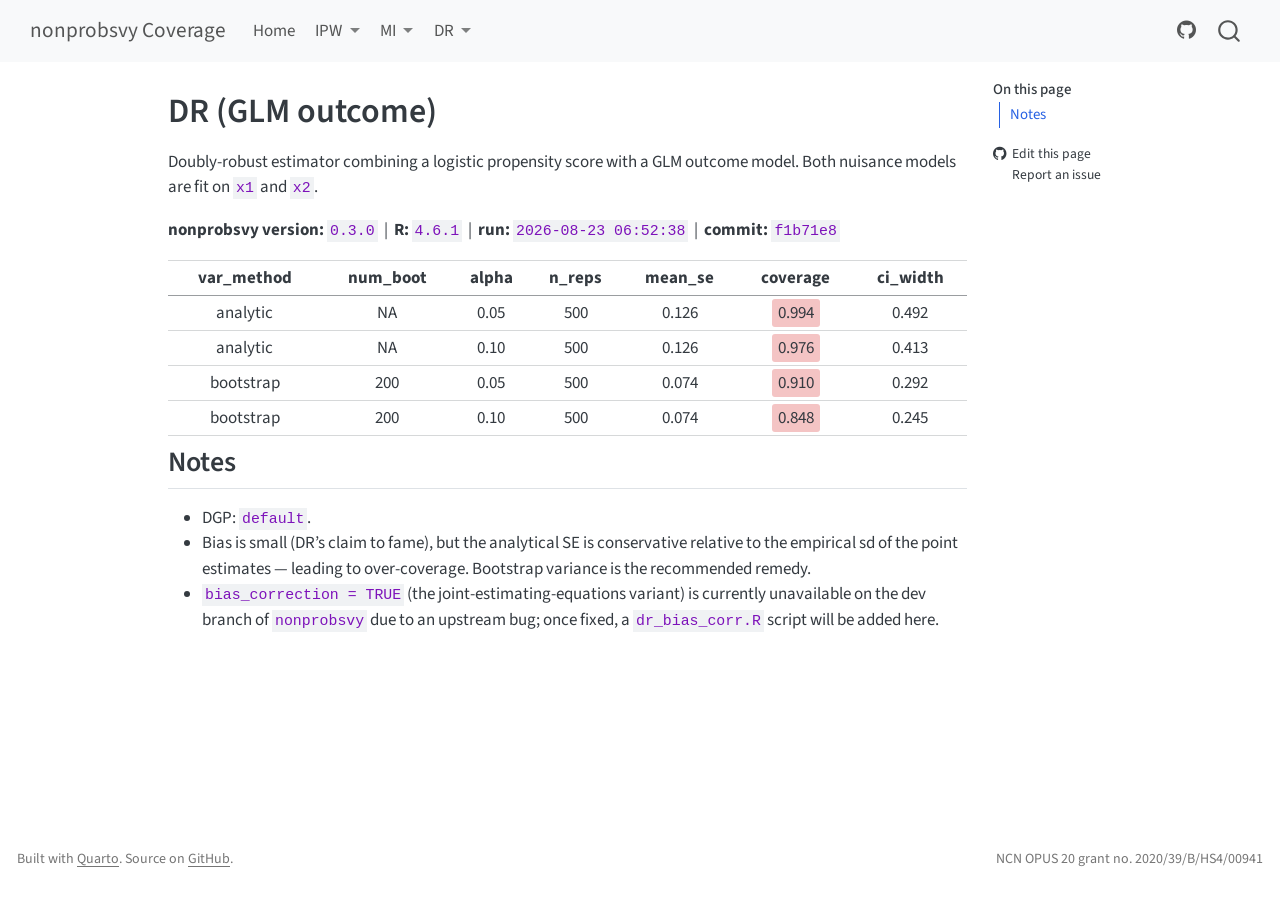
==== doc/dr/dr_glm.html @ f87e1d80 "Deploying to gh-pages from @ ncn-foreigners/nonprobsvy-coverage@f1b71e88013d75f2deb516b3757ebdaace0a" ====
<!DOCTYPE html>
<html xmlns="http://www.w3.org/1999/xhtml" lang="en" xml:lang="en"><head>

<meta charset="utf-8">
<meta name="generator" content="quarto-1.10.18">

<meta name="viewport" content="width=device-width, initial-scale=1.0, user-scalable=yes">


<title>DR (GLM outcome) – nonprobsvy Coverage</title>
<style>
/* Default styles provided by pandoc.
** See https://pandoc.org/MANUAL.html#variables-for-html for config info.
*/
span.smallcaps{font-variant: small-caps;}
div.columns{display: flex; gap: 1.5em;}
div.column{flex: auto;}
@media screen {
div.columns{gap: min(4vw, 1.5em);}
div.column{overflow-x: auto;}
}
div.hanging-indent{margin-left: 1.5em; text-indent: -1.5em;}
ul.task-list{list-style: none;}
ul.task-list li input[type="checkbox"] {
  width: 0.8em;
  margin: 0 0.8em 0.2em -1em; /* quarto-specific, see https://github.com/quarto-dev/quarto-cli/issues/4556 */ 
  vertical-align: middle;
}
</style>


<script src="../../site_libs/quarto-nav/quarto-nav.js"></script>
<script src="../../site_libs/quarto-nav/headroom.min.js"></script>
<script src="../../site_libs/clipboard/clipboard.min.js"></script>
<script src="../../site_libs/quarto-search/autocomplete.umd.js"></script>
<script src="../../site_libs/quarto-search/fuse.min.js"></script>
<script src="../../site_libs/quarto-search/quarto-search.js"></script>
<meta name="quarto:offset" content="../../">
<script src="../../site_libs/quarto-html/quarto.js" type="module"></script>
<script src="../../site_libs/quarto-html/tabsets/tabsets.js" type="module"></script>
<script src="../../site_libs/quarto-html/popper.min.js"></script>
<script src="../../site_libs/quarto-html/tippy.umd.min.js"></script>
<script src="../../site_libs/quarto-html/anchor.min.js"></script>
<link href="../../site_libs/quarto-html/tippy.css" rel="stylesheet">
<link href="../../site_libs/quarto-html/quarto-syntax-highlighting-64a204ab8560d761af7679ceaba22944.css" rel="stylesheet" id="quarto-text-highlighting-styles">
<script src="../../site_libs/bootstrap/bootstrap.min.js"></script>
<link href="../../site_libs/bootstrap/bootstrap-icons.css" rel="stylesheet">
<link href="../../site_libs/bootstrap/bootstrap-611f9a4f5276f3aa6c7bc3c7843ec587.min.css" rel="stylesheet" append-hash="true" id="quarto-bootstrap" data-mode="light">
<script id="quarto-search-options" type="application/json">{
  "location": "navbar",
  "copy-button": false,
  "collapse-after": 3,
  "panel-placement": "end",
  "type": "overlay",
  "limit": 50,
  "keyboard-shortcut": [
    "f",
    "/",
    "s"
  ],
  "show-item-context": false,
  "language": {
    "search-no-results-text": "No results",
    "search-matching-documents-text": "matching documents",
    "search-copy-link-title": "Copy link to search",
    "search-hide-matches-text": "Hide additional matches",
    "search-more-match-text": "more match in this document",
    "search-more-matches-text": "more matches in this document",
    "search-clear-button-title": "Clear",
    "search-text-placeholder": "",
    "search-detached-cancel-button-title": "Cancel",
    "search-submit-button-title": "Submit",
    "search-label": "Search"
  }
}</script>


</head>

<body class="nav-fixed quarto-light">

<div id="quarto-search-results"></div>
  <header id="quarto-header" class="headroom fixed-top">
    <nav class="navbar navbar-expand-lg " data-bs-theme="dark">
      <div class="navbar-container container-fluid">
      <div class="navbar-brand-container mx-auto">
    <a class="navbar-brand" href="../../index.html">
    <span class="navbar-title">nonprobsvy Coverage</span>
    </a>
  </div>
            <div id="quarto-search" class="" title="Search"></div>
          <button class="navbar-toggler" type="button" data-bs-toggle="collapse" data-bs-target="#navbarCollapse" aria-controls="navbarCollapse" role="menu" aria-expanded="false" aria-label="Toggle navigation" onclick="if (window.quartoToggleHeadroom) { window.quartoToggleHeadroom(); }">
  <span class="navbar-toggler-icon"></span>
</button>
          <div class="collapse navbar-collapse" id="navbarCollapse">
            <ul class="navbar-nav navbar-nav-scroll me-auto">
  <li class="nav-item">
    <a class="nav-link" href="../../index.html"> 
<span class="menu-text">Home</span></a>
  </li>  
  <li class="nav-item dropdown ">
    <a class="nav-link dropdown-toggle" href="#" id="nav-menu-ipw" role="link" data-bs-toggle="dropdown" aria-expanded="false">
 <span class="menu-text">IPW</span>
    </a>
    <ul class="dropdown-menu" aria-labelledby="nav-menu-ipw">    
        <li>
    <a class="dropdown-item" href="../../doc/ipw/ipw_mle.html">
 <span class="dropdown-text">IPW (MLE)</span></a>
  </li>  
        <li>
    <a class="dropdown-item" href="../../doc/ipw/ipw_gee.html">
 <span class="dropdown-text">IPW (GEE)</span></a>
  </li>  
        <li>
    <a class="dropdown-item" href="../../doc/ipw/ipw_scad.html">
 <span class="dropdown-text">IPW (variable selection)</span></a>
  </li>  
        <li><hr class="dropdown-divider"></li>
        <li>
    <a class="dropdown-item" href="../../doc/ipw/ipw_kim2021.html">
 <span class="dropdown-text">Kim et al.&nbsp;(2021) DGP</span></a>
  </li>  
    </ul>
  </li>
  <li class="nav-item dropdown ">
    <a class="nav-link dropdown-toggle" href="#" id="nav-menu-mi" role="link" data-bs-toggle="dropdown" aria-expanded="false">
 <span class="menu-text">MI</span>
    </a>
    <ul class="dropdown-menu" aria-labelledby="nav-menu-mi">    
        <li>
    <a class="dropdown-item" href="../../doc/mi/mi_glm.html">
 <span class="dropdown-text">MI (GLM)</span></a>
  </li>  
        <li>
    <a class="dropdown-item" href="../../doc/mi/mi_nn.html">
 <span class="dropdown-text">MI (nearest neighbour)</span></a>
  </li>  
        <li>
    <a class="dropdown-item" href="../../doc/mi/mi_pmm.html">
 <span class="dropdown-text">MI (predictive mean matching)</span></a>
  </li>  
        <li>
    <a class="dropdown-item" href="../../doc/mi/mi_npar.html">
 <span class="dropdown-text">MI (nonparametric / loess)</span></a>
  </li>  
    </ul>
  </li>
  <li class="nav-item dropdown ">
    <a class="nav-link dropdown-toggle" href="#" id="nav-menu-dr" role="link" data-bs-toggle="dropdown" aria-expanded="false">
 <span class="menu-text">DR</span>
    </a>
    <ul class="dropdown-menu" aria-labelledby="nav-menu-dr">    
        <li>
    <a class="dropdown-item" href="../../doc/dr/dr_glm.html">
 <span class="dropdown-text">DR (GLM outcome)</span></a>
  </li>  
        <li>
    <a class="dropdown-item" href="../../doc/dr/dr_scad.html">
 <span class="dropdown-text">DR (variable selection)</span></a>
  </li>  
    </ul>
  </li>
</ul>
            <ul class="navbar-nav navbar-nav-scroll ms-auto">
  <li class="nav-item compact">
    <a class="nav-link" href="https://github.com/ncn-foreigners/nonprobsvy-coverage"> <i class="bi bi-github" role="img">
</i> 
<span class="menu-text"></span></a>
  </li>  
</ul>
          </div> <!-- /navcollapse -->
            <div class="quarto-navbar-tools">
</div>
      </div> <!-- /container-fluid -->
    </nav>
</header>
<!-- content -->
<div id="quarto-content" class="quarto-container page-columns page-rows-contents page-layout-article page-navbar">
<!-- sidebar -->
<!-- margin-sidebar -->
    <div id="quarto-margin-sidebar" class="sidebar margin-sidebar">
        <nav id="TOC" role="doc-toc" class="toc-active">
    <h2 id="toc-title">On this page</h2>
   
  <ul>
  <li><a href="#notes" id="toc-notes" class="nav-link active" data-scroll-target="#notes">Notes</a></li>
  </ul>
<div class="toc-actions"><ul><li><a href="https://github.com/ncn-foreigners/nonprobsvy-coverage/edit/main/doc/dr/dr_glm.qmd" class="toc-action"><i class="bi bi-github"></i>Edit this page</a></li><li><a href="https://github.com/ncn-foreigners/nonprobsvy-coverage/issues/new" class="toc-action"><i class="bi empty"></i>Report an issue</a></li></ul></div></nav>
    </div>
<!-- main -->
<main class="content" id="quarto-document-content">

<header id="title-block-header" class="quarto-title-block default">
<div class="quarto-title">
<h1 class="title">DR (GLM outcome)</h1>
</div>



<div class="quarto-title-meta">

    
  
    
  </div>
  


</header>


<p>Doubly-robust estimator combining a logistic propensity score with a GLM outcome model. Both nuisance models are fit on <code>x1</code> and <code>x2</code>.</p>
<p><strong>nonprobsvy version:</strong> <code>0.3.0</code> &nbsp;|&nbsp; <strong>R:</strong> <code>4.6.1</code> &nbsp;|&nbsp; <strong>run:</strong> <code>2026-08-23 06:52:38</code> &nbsp;|&nbsp; <strong>commit:</strong> <code>f1b71e8</code></p>
<table class="table table-sm">
<thead>
<tr>
<th style="text-align:center;">
var_method
</th>
<th style="text-align:center;">
num_boot
</th>
<th style="text-align:center;">
alpha
</th>
<th style="text-align:center;">
n_reps
</th>
<th style="text-align:center;">
mean_se
</th>
<th style="text-align:center;">
coverage
</th>
<th style="text-align:center;">
ci_width
</th>
</tr>
</thead>
<tbody>
<tr>
<td style="text-align:center;">
analytic
</td>
<td style="text-align:center;">
NA
</td>
<td style="text-align:center;">
0.05
</td>
<td style="text-align:center;">
500
</td>
<td style="text-align:center;">
0.126
</td>
<td style="text-align:center;">
<span style="background:#f4c4c4;padding:2px 6px;border-radius:3px;">0.994</span>
</td>
<td style="text-align:center;">
0.492
</td>
</tr>
<tr>
<td style="text-align:center;">
analytic
</td>
<td style="text-align:center;">
NA
</td>
<td style="text-align:center;">
0.10
</td>
<td style="text-align:center;">
500
</td>
<td style="text-align:center;">
0.126
</td>
<td style="text-align:center;">
<span style="background:#f4c4c4;padding:2px 6px;border-radius:3px;">0.976</span>
</td>
<td style="text-align:center;">
0.413
</td>
</tr>
<tr>
<td style="text-align:center;">
bootstrap
</td>
<td style="text-align:center;">
200
</td>
<td style="text-align:center;">
0.05
</td>
<td style="text-align:center;">
500
</td>
<td style="text-align:center;">
0.074
</td>
<td style="text-align:center;">
<span style="background:#f4c4c4;padding:2px 6px;border-radius:3px;">0.910</span>
</td>
<td style="text-align:center;">
0.292
</td>
</tr>
<tr>
<td style="text-align:center;">
bootstrap
</td>
<td style="text-align:center;">
200
</td>
<td style="text-align:center;">
0.10
</td>
<td style="text-align:center;">
500
</td>
<td style="text-align:center;">
0.074
</td>
<td style="text-align:center;">
<span style="background:#f4c4c4;padding:2px 6px;border-radius:3px;">0.848</span>
</td>
<td style="text-align:center;">
0.245
</td>
</tr>
</tbody>
</table>
<section id="notes" class="level2">
<h2 class="anchored" data-anchor-id="notes">Notes</h2>
<ul>
<li>DGP: <code>default</code>.</li>
<li>Bias is small (DR’s claim to fame), but the analytical SE is conservative relative to the empirical sd of the point estimates — leading to over-coverage. Bootstrap variance is the recommended remedy.</li>
<li><code>bias_correction = TRUE</code> (the joint-estimating-equations variant) is currently unavailable on the dev branch of <code>nonprobsvy</code> due to an upstream bug; once fixed, a <code>dr_bias_corr.R</code> script will be added here.</li>
</ul>


</section>

</main> <!-- /main -->
<script id="quarto-html-after-body" type="application/javascript">
  window.document.addEventListener("DOMContentLoaded", function (event) {
    const icon = "";
    const anchorJS = new window.AnchorJS();
    anchorJS.options = {
      placement: 'right',
      icon: icon
    };
    anchorJS.add('.anchored');
    const isCodeAnnotation = (el) => {
      for (const clz of el.classList) {
        if (clz.startsWith('code-annotation-')) {                     
          return true;
        }
      }
      return false;
    }
    const onCopySuccess = function(e) {
      // button target
      const button = e.trigger;
      // don't keep focus
      button.blur();
      // flash "checked"
      button.classList.add('code-copy-button-checked');
      var currentTitle = button.getAttribute("title");
      button.setAttribute("title", "Copied!");
      let tooltip;
      if (window.bootstrap) {
        button.setAttribute("data-bs-toggle", "tooltip");
        button.setAttribute("data-bs-placement", "left");
        button.setAttribute("data-bs-title", "Copied!");
        tooltip = new bootstrap.Tooltip(button, 
          { trigger: "manual", 
            customClass: "code-copy-button-tooltip",
            offset: [0, -8]});
        tooltip.show();    
      }
      setTimeout(function() {
        if (tooltip) {
          tooltip.hide();
          button.removeAttribute("data-bs-title");
          button.removeAttribute("data-bs-toggle");
          button.removeAttribute("data-bs-placement");
        }
        button.setAttribute("title", currentTitle);
        button.classList.remove('code-copy-button-checked');
      }, 1000);
      // clear code selection
      e.clearSelection();
    }
    const getTextToCopy = function(trigger) {
      const outerScaffold = trigger.parentElement.cloneNode(true);
      const codeEl = outerScaffold.querySelector('code');
      for (const childEl of codeEl.children) {
        if (isCodeAnnotation(childEl)) {
          childEl.remove();
        }
      }
      return codeEl.innerText;
    }
    const clipboard = new window.ClipboardJS('.code-copy-button:not([data-in-quarto-modal])', {
      text: getTextToCopy
    });
    clipboard.on('success', onCopySuccess);
    if (window.document.getElementById('quarto-embedded-source-code-modal')) {
      const clipboardModal = new window.ClipboardJS('.code-copy-button[data-in-quarto-modal]', {
        text: getTextToCopy,
        container: window.document.getElementById('quarto-embedded-source-code-modal')
      });
      clipboardModal.on('success', onCopySuccess);
    }
      var localhostRegex = new RegExp(/^(?:http|https):\/\/localhost\:?[0-9]*\//);
      var mailtoRegex = new RegExp(/^mailto:/);
        var filterRegex = new RegExp('/' + window.location.host + '/');
      var isInternal = (href) => {
          return filterRegex.test(href) || localhostRegex.test(href) || mailtoRegex.test(href);
      }
      // Inspect non-navigation links and adorn them if external
     var links = window.document.querySelectorAll('a[href]:not(.nav-link):not(.navbar-brand):not(.toc-action):not(.sidebar-link):not(.sidebar-item-toggle):not(.pagination-link):not(.no-external):not([aria-hidden]):not(.dropdown-item):not(.quarto-navigation-tool):not(.about-link)');
      for (var i=0; i<links.length; i++) {
        const link = links[i];
        if (!isInternal(link.href)) {
          // undo the damage that might have been done by quarto-nav.js in the case of
          // links that we want to consider external
          if (link.dataset.originalHref !== undefined) {
            link.href = link.dataset.originalHref;
          }
        }
      }
    function tippyHover(el, contentFn, onTriggerFn, onUntriggerFn) {
      const config = {
        allowHTML: true,
        maxWidth: 500,
        delay: 100,
        arrow: false,
        appendTo: function(el) {
            return el.parentElement;
        },
        interactive: true,
        interactiveBorder: 10,
        theme: 'quarto',
        placement: 'bottom-start',
      };
      if (contentFn) {
        config.content = contentFn;
      }
      if (onTriggerFn) {
        config.onTrigger = onTriggerFn;
      }
      if (onUntriggerFn) {
        config.onUntrigger = onUntriggerFn;
      }
      window.tippy(el, config); 
    }
    const noterefs = window.document.querySelectorAll('a[role="doc-noteref"]');
    for (var i=0; i<noterefs.length; i++) {
      const ref = noterefs[i];
      tippyHover(ref, function() {
        // use id or data attribute instead here
        let href = ref.getAttribute('data-footnote-href') || ref.getAttribute('href');
        try { href = new URL(href).hash; } catch {}
        const id = href.replace(/^#\/?/, "");
        const note = window.document.getElementById(id);
        if (note) {
          return note.innerHTML;
        } else {
          return "";
        }
      });
    }
    const xrefs = window.document.querySelectorAll('a.quarto-xref');
    const processXRef = (id, note) => {
      // Strip column container classes
      const stripColumnClz = (el) => {
        el.classList.remove("page-full", "page-columns");
        if (el.children) {
          for (const child of el.children) {
            stripColumnClz(child);
          }
        }
      }
      stripColumnClz(note)
      if (id === null || id.startsWith('sec-')) {
        // Special case sections, only their first couple elements
        const container = document.createElement("div");
        if (note.children && note.children.length > 2) {
          container.appendChild(note.children[0].cloneNode(true));
          for (let i = 1; i < note.children.length; i++) {
            const child = note.children[i];
            if (child.tagName === "P" && child.innerText === "") {
              continue;
            } else {
              container.appendChild(child.cloneNode(true));
              break;
            }
          }
          if (window.Quarto?.typesetMath) {
            window.Quarto.typesetMath(container);
          }
          return container.innerHTML
        } else {
          if (window.Quarto?.typesetMath) {
            window.Quarto.typesetMath(note);
          }
          return note.innerHTML;
        }
      } else {
        // Remove any anchor links if they are present
        const anchorLink = note.querySelector('a.anchorjs-link');
        if (anchorLink) {
          anchorLink.remove();
        }
        if (window.Quarto?.typesetMath) {
          window.Quarto.typesetMath(note);
        }
        if (note.classList.contains("callout")) {
          return note.outerHTML;
        } else {
          return note.innerHTML;
        }
      }
    }
    for (var i=0; i<xrefs.length; i++) {
      const xref = xrefs[i];
      tippyHover(xref, undefined, function(instance) {
        instance.disable();
        let url = xref.getAttribute('href');
        let hash = undefined; 
        if (url.startsWith('#')) {
          hash = url;
        } else {
          try { hash = new URL(url).hash; } catch {}
        }
        if (hash) {
          const id = hash.replace(/^#\/?/, "");
          const note = window.document.getElementById(id);
          if (note !== null) {
            try {
              const html = processXRef(id, note.cloneNode(true));
              instance.setContent(html);
            } finally {
              instance.enable();
              instance.show();
            }
          } else {
            // See if we can fetch this
            fetch(url.split('#')[0])
            .then(res => res.text())
            .then(html => {
              const parser = new DOMParser();
              const htmlDoc = parser.parseFromString(html, "text/html");
              const note = htmlDoc.getElementById(id);
              if (note !== null) {
                const html = processXRef(id, note);
                instance.setContent(html);
              } 
            }).finally(() => {
              instance.enable();
              instance.show();
            });
          }
        } else {
          // See if we can fetch a full url (with no hash to target)
          // This is a special case and we should probably do some content thinning / targeting
          fetch(url)
          .then(res => res.text())
          .then(html => {
            const parser = new DOMParser();
            const htmlDoc = parser.parseFromString(html, "text/html");
            const note = htmlDoc.querySelector('main.content');
            if (note !== null) {
              // This should only happen for chapter cross references
              // (since there is no id in the URL)
              // remove the first header
              if (note.children.length > 0 && note.children[0].tagName === "HEADER") {
                note.children[0].remove();
              }
              const html = processXRef(null, note);
              instance.setContent(html);
            } 
          }).finally(() => {
            instance.enable();
            instance.show();
          });
        }
      }, function(instance) {
      });
    }
        let selectedAnnoteEl;
        const selectorForAnnotation = ( cell, annotation) => {
          let cellAttr = 'data-code-cell="' + cell + '"';
          let lineAttr = 'data-code-annotation="' +  annotation + '"';
          const selector = 'span[' + cellAttr + '][' + lineAttr + ']';
          return selector;
        }
        const selectCodeLines = (annoteEl) => {
          const doc = window.document;
          const targetCell = annoteEl.getAttribute("data-target-cell");
          const targetAnnotation = annoteEl.getAttribute("data-target-annotation");
          const annoteSpan = window.document.querySelector(selectorForAnnotation(targetCell, targetAnnotation));
          const lines = annoteSpan.getAttribute("data-code-lines").split(",");
          const lineIds = lines.map((line) => {
            return targetCell + "-" + line;
          })
          let top = null;
          let height = null;
          let parent = null;
          if (lineIds.length > 0) {
              //compute the position of the single el (top and bottom and make a div)
              const el = window.document.getElementById(lineIds[0]);
              top = el.offsetTop;
              height = el.offsetHeight;
              parent = el.parentElement.parentElement;
            if (lineIds.length > 1) {
              const lastEl = window.document.getElementById(lineIds[lineIds.length - 1]);
              const bottom = lastEl.offsetTop + lastEl.offsetHeight;
              height = bottom - top;
            }
            if (top !== null && height !== null && parent !== null) {
              // cook up a div (if necessary) and position it 
              let div = window.document.getElementById("code-annotation-line-highlight");
              if (div === null) {
                div = window.document.createElement("div");
                div.setAttribute("id", "code-annotation-line-highlight");
                div.style.position = 'absolute';
                parent.appendChild(div);
              }
              div.style.top = top - 2 + "px";
              div.style.height = height + 4 + "px";
              div.style.left = 0;
              let gutterDiv = window.document.getElementById("code-annotation-line-highlight-gutter");
              if (gutterDiv === null) {
                gutterDiv = window.document.createElement("div");
                gutterDiv.setAttribute("id", "code-annotation-line-highlight-gutter");
                gutterDiv.style.position = 'absolute';
                const codeCell = window.document.getElementById(targetCell);
                const gutter = codeCell.querySelector('.code-annotation-gutter');
                gutter.appendChild(gutterDiv);
              }
              gutterDiv.style.top = top - 2 + "px";
              gutterDiv.style.height = height + 4 + "px";
            }
            selectedAnnoteEl = annoteEl;
          }
        };
        const unselectCodeLines = () => {
          const elementsIds = ["code-annotation-line-highlight", "code-annotation-line-highlight-gutter"];
          elementsIds.forEach((elId) => {
            const div = window.document.getElementById(elId);
            if (div) {
              div.remove();
            }
          });
          selectedAnnoteEl = undefined;
        };
          // Handle positioning of the toggle
      window.addEventListener(
        "resize",
        throttle(() => {
          elRect = undefined;
          if (selectedAnnoteEl) {
            selectCodeLines(selectedAnnoteEl);
          }
        }, 10)
      );
      function throttle(fn, ms) {
      let throttle = false;
      let timer;
        return (...args) => {
          if(!throttle) { // first call gets through
              fn.apply(this, args);
              throttle = true;
          } else { // all the others get throttled
              if(timer) clearTimeout(timer); // cancel #2
              timer = setTimeout(() => {
                fn.apply(this, args);
                timer = throttle = false;
              }, ms);
          }
        };
      }
        // Attach click handler to the DT
        const annoteDls = window.document.querySelectorAll('dt[data-target-cell]');
        for (const annoteDlNode of annoteDls) {
          annoteDlNode.addEventListener('click', (event) => {
            const clickedEl = event.target;
            if (clickedEl !== selectedAnnoteEl) {
              unselectCodeLines();
              const activeEl = window.document.querySelector('dt[data-target-cell].code-annotation-active');
              if (activeEl) {
                activeEl.classList.remove('code-annotation-active');
              }
              selectCodeLines(clickedEl);
              clickedEl.classList.add('code-annotation-active');
            } else {
              // Unselect the line
              unselectCodeLines();
              clickedEl.classList.remove('code-annotation-active');
            }
          });
        }
    const findCites = (el) => {
      const parentEl = el.parentElement;
      if (parentEl) {
        const cites = parentEl.dataset.cites;
        if (cites) {
          return {
            el,
            cites: cites.split(' ')
          };
        } else {
          return findCites(el.parentElement)
        }
      } else {
        return undefined;
      }
    };
    var bibliorefs = window.document.querySelectorAll('a[role="doc-biblioref"]');
    for (var i=0; i<bibliorefs.length; i++) {
      const ref = bibliorefs[i];
      const citeInfo = findCites(ref);
      if (citeInfo) {
        tippyHover(citeInfo.el, function() {
          var popup = window.document.createElement('div');
          citeInfo.cites.forEach(function(cite) {
            var citeDiv = window.document.createElement('div');
            citeDiv.classList.add('hanging-indent');
            citeDiv.classList.add('csl-entry');
            var biblioDiv = window.document.getElementById('ref-' + cite);
            if (biblioDiv) {
              citeDiv.innerHTML = biblioDiv.innerHTML;
            }
            popup.appendChild(citeDiv);
          });
          return popup.innerHTML;
        });
      }
    }
  });
  </script>
</div> <!-- /content -->
<footer class="footer">
  <div class="nav-footer">
    <div class="nav-footer-left">
<p>Built with <a href="https://quarto.org">Quarto</a>. Source on <a href="https://github.com/ncn-foreigners/nonprobsvy-coverage">GitHub</a>.</p>
</div>   
    <div class="nav-footer-center">
      &nbsp;
    <div class="toc-actions d-sm-block d-md-none"><ul><li><a href="https://github.com/ncn-foreigners/nonprobsvy-coverage/edit/main/doc/dr/dr_glm.qmd" class="toc-action"><i class="bi bi-github"></i>Edit this page</a></li><li><a href="https://github.com/ncn-foreigners/nonprobsvy-coverage/issues/new" class="toc-action"><i class="bi empty"></i>Report an issue</a></li></ul></div></div>
    <div class="nav-footer-right">
<p>NCN OPUS 20 grant no. 2020/39/B/HS4/00941</p>
</div>
  </div>
</footer>




</body></html>
---- site_libs/quarto-html/tippy.css ----
.tippy-box[data-animation=fade][data-state=hidden]{opacity:0}[data-tippy-root]{max-width:calc(100vw - 10px)}.tippy-box{position:relative;background-color:#333;color:#fff;border-radius:4px;font-size:14px;line-height:1.4;white-space:normal;outline:0;transition-property:transform,visibility,opacity}.tippy-box[data-placement^=top]>.tippy-arrow{bottom:0}.tippy-box[data-placement^=top]>.tippy-arrow:before{bottom:-7px;left:0;border-width:8px 8px 0;border-top-color:initial;transform-origin:center top}.tippy-box[data-placement^=bottom]>.tippy-arrow{top:0}.tippy-box[data-placement^=bottom]>.tippy-arrow:before{top:-7px;left:0;border-width:0 8px 8px;border-bottom-color:initial;transform-origin:center bottom}.tippy-box[data-placement^=left]>.tippy-arrow{right:0}.tippy-box[data-placement^=left]>.tippy-arrow:before{border-width:8px 0 8px 8px;border-left-color:initial;right:-7px;transform-origin:center left}.tippy-box[data-placement^=right]>.tippy-arrow{left:0}.tippy-box[data-placement^=right]>.tippy-arrow:before{left:-7px;border-width:8px 8px 8px 0;border-right-color:initial;transform-origin:center right}.tippy-box[data-inertia][data-state=visible]{transition-timing-function:cubic-bezier(.54,1.5,.38,1.11)}.tippy-arrow{width:16px;height:16px;color:#333}.tippy-arrow:before{content:"";position:absolute;border-color:transparent;border-style:solid}.tippy-content{position:relative;padding:5px 9px;z-index:1}
---- site_libs/quarto-html/quarto-syntax-highlighting-64a204ab8560d761af7679ceaba22944.css ----
/* quarto syntax highlight colors */
:root {
  --quarto-hl-ot-color: #003B4F;
  --quarto-hl-at-color: #657422;
  --quarto-hl-ss-color: #20794D;
  --quarto-hl-an-color: #5E5E5E;
  --quarto-hl-fu-color: #4758AB;
  --quarto-hl-st-color: #20794D;
  --quarto-hl-cf-color: #003B4F;
  --quarto-hl-op-color: #5E5E5E;
  --quarto-hl-er-color: #AD0000;
  --quarto-hl-bn-color: #AD0000;
  --quarto-hl-al-color: #AD0000;
  --quarto-hl-va-color: #111111;
  --quarto-hl-bu-color: inherit;
  --quarto-hl-ex-color: inherit;
  --quarto-hl-pp-color: #AD0000;
  --quarto-hl-in-color: #5E5E5E;
  --quarto-hl-vs-color: #20794D;
  --quarto-hl-wa-color: #5E5E5E;
  --quarto-hl-do-color: #5E5E5E;
  --quarto-hl-im-color: #00769E;
  --quarto-hl-ch-color: #20794D;
  --quarto-hl-dt-color: #AD0000;
  --quarto-hl-fl-color: #AD0000;
  --quarto-hl-co-color: #5E5E5E;
  --quarto-hl-cv-color: #5E5E5E;
  --quarto-hl-cn-color: #8f5902;
  --quarto-hl-sc-color: #5E5E5E;
  --quarto-hl-dv-color: #AD0000;
  --quarto-hl-kw-color: #003B4F;
}

/* other quarto variables */
:root {
  --quarto-font-monospace: SFMono-Regular, Menlo, Monaco, Consolas, "Liberation Mono", "Courier New", monospace;
}

/* syntax highlight based on Pandoc's rules */
pre > code.sourceCode > span {
  color: #003B4F;
}

code.sourceCode > span {
  color: #003B4F;
}

div.sourceCode,
div.sourceCode pre.sourceCode {
  color: #003B4F;
}

/* Normal */
code span {
  color: #003B4F;
}

/* Alert */
code span.al {
  color: #AD0000;
  font-style: inherit;
}

/* Annotation */
code span.an {
  color: #5E5E5E;
  font-style: inherit;
}

/* Attribute */
code span.at {
  color: #657422;
  font-style: inherit;
}

/* BaseN */
code span.bn {
  color: #AD0000;
  font-style: inherit;
}

/* BuiltIn */
code span.bu {
  font-style: inherit;
}

/* ControlFlow */
code span.cf {
  color: #003B4F;
  font-weight: bold;
  font-style: inherit;
}

/* Char */
code span.ch {
  color: #20794D;
  font-style: inherit;
}

/* Constant */
code span.cn {
  color: #8f5902;
  font-style: inherit;
}

/* Comment */
code span.co {
  color: #5E5E5E;
  font-style: inherit;
}

/* CommentVar */
code span.cv {
  color: #5E5E5E;
  font-style: italic;
}

/* Documentation */
code span.do {
  color: #5E5E5E;
  font-style: italic;
}

/* DataType */
code span.dt {
  color: #AD0000;
  font-style: inherit;
}

/* DecVal */
code span.dv {
  color: #AD0000;
  font-style: inherit;
}

/* Error */
code span.er {
  color: #AD0000;
  font-style: inherit;
}

/* Extension */
code span.ex {
  font-style: inherit;
}

/* Float */
code span.fl {
  color: #AD0000;
  font-style: inherit;
}

/* Function */
code span.fu {
  color: #4758AB;
  font-style: inherit;
}

/* Import */
code span.im {
  color: #00769E;
  font-style: inherit;
}

/* Information */
code span.in {
  color: #5E5E5E;
  font-style: inherit;
}

/* Keyword */
code span.kw {
  color: #003B4F;
  font-weight: bold;
  font-style: inherit;
}

/* Operator */
code span.op {
  color: #5E5E5E;
  font-style: inherit;
}

/* Other */
code span.ot {
  color: #003B4F;
  font-style: inherit;
}

/* Preprocessor */
code span.pp {
  color: #AD0000;
  font-style: inherit;
}

/* SpecialChar */
code span.sc {
  color: #5E5E5E;
  font-style: inherit;
}

/* SpecialString */
code span.ss {
  color: #20794D;
  font-style: inherit;
}

/* String */
code span.st {
  color: #20794D;
  font-style: inherit;
}

/* Variable */
code span.va {
  color: #111111;
  font-style: inherit;
}

/* VerbatimString */
code span.vs {
  color: #20794D;
  font-style: inherit;
}

/* Warning */
code span.wa {
  color: #5E5E5E;
  font-style: italic;
}

.prevent-inlining {
  content: "</";
}

/*# sourceMappingURL=9d8d5bb603a83b8298b89080a598c93b.css.map */
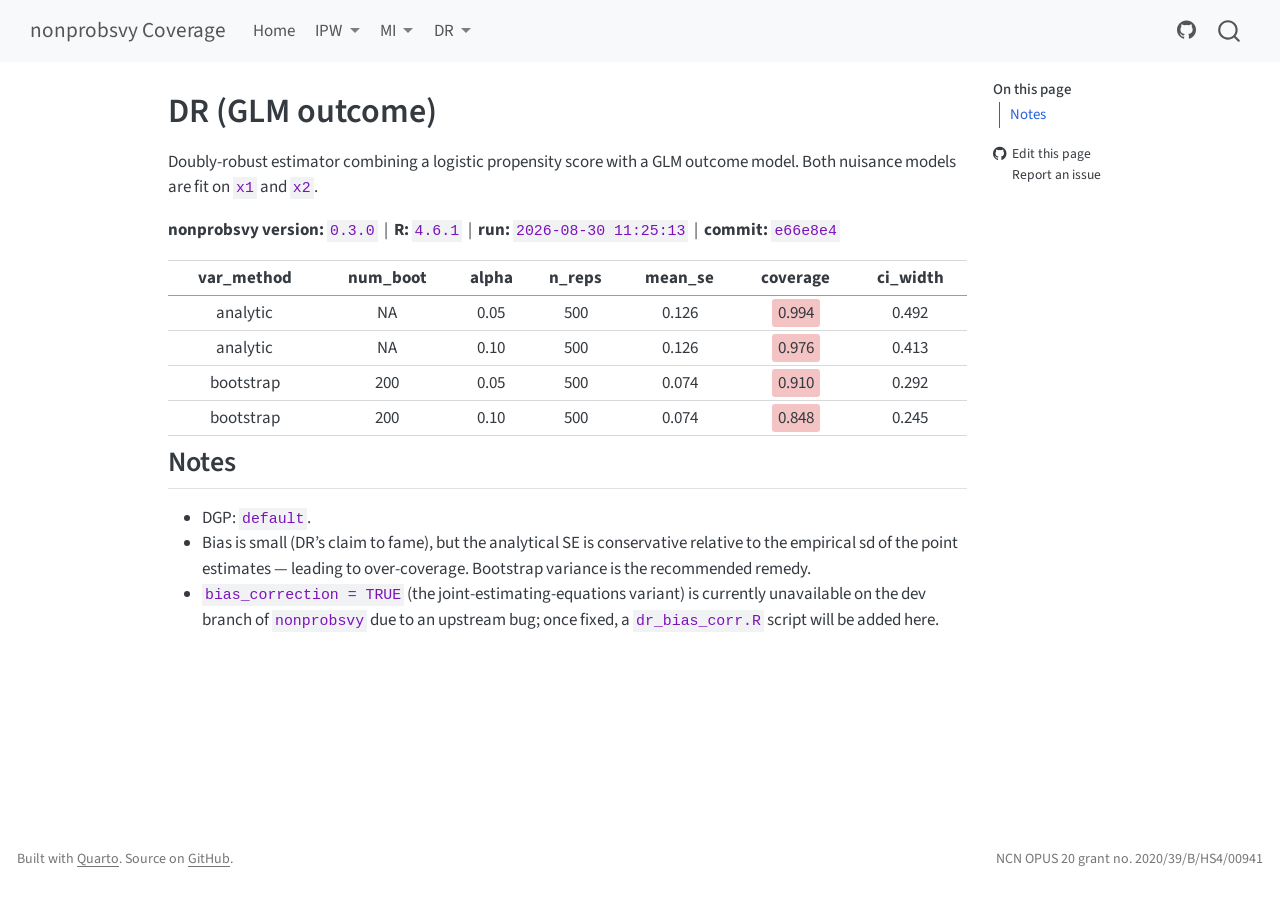
==== commit c066fc8c: "Deploying to gh-pages from @ ncn-foreigners/nonprobsvy-coverage@e66e8e4566f74581c857057681ca77027c62" ====
--- a/doc/dr/dr_glm.html
+++ b/doc/dr/dr_glm.html
@@ -210,7 +210,7 @@
 
 
 <p>Doubly-robust estimator combining a logistic propensity score with a GLM outcome model. Both nuisance models are fit on <code>x1</code> and <code>x2</code>.</p>
-<p><strong>nonprobsvy version:</strong> <code>0.3.0</code> &nbsp;|&nbsp; <strong>R:</strong> <code>4.6.1</code> &nbsp;|&nbsp; <strong>run:</strong> <code>2026-08-23 06:52:38</code> &nbsp;|&nbsp; <strong>commit:</strong> <code>f1b71e8</code></p>
+<p><strong>nonprobsvy version:</strong> <code>0.3.0</code> &nbsp;|&nbsp; <strong>R:</strong> <code>4.6.1</code> &nbsp;|&nbsp; <strong>run:</strong> <code>2026-08-30 11:25:13</code> &nbsp;|&nbsp; <strong>commit:</strong> <code>e66e8e4</code></p>
 <table class="table table-sm">
 <thead>
 <tr>
